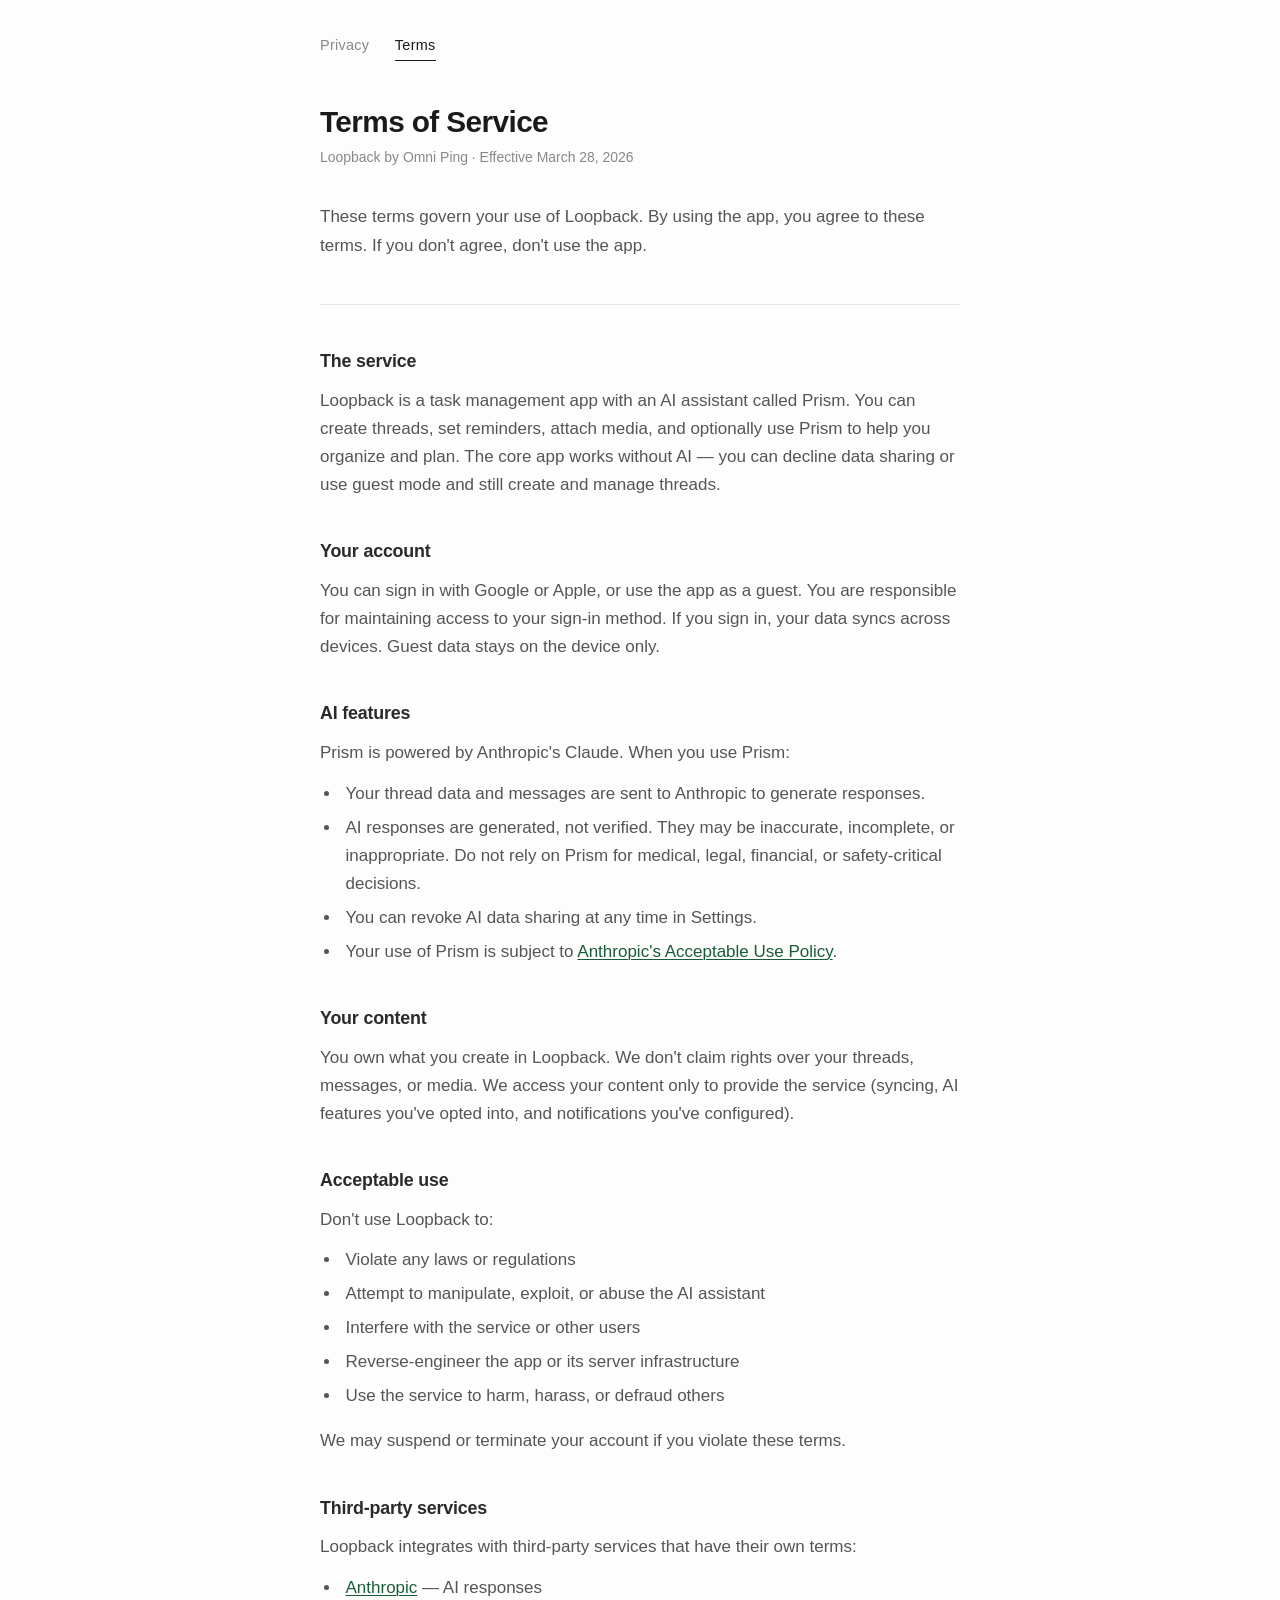
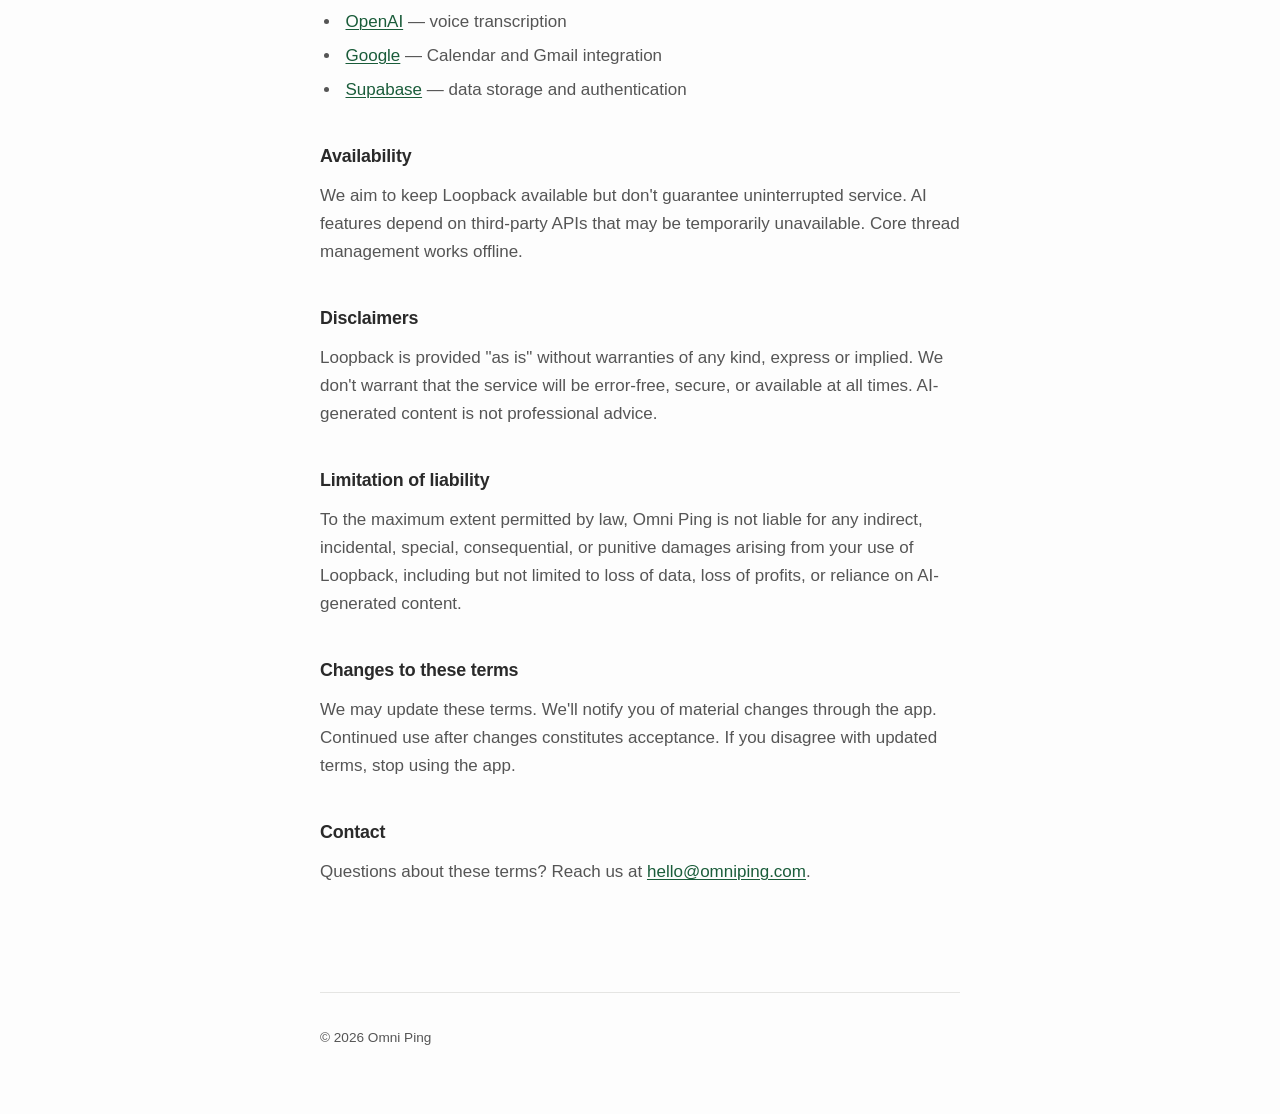
==== terms.html @ 32980538 "Add privacy policy and terms of service for Loopback Static legal pages for App Store submission. Co" ====
<!DOCTYPE html>
<html lang="en">
<head>
  <meta charset="utf-8">
  <meta name="viewport" content="width=device-width, initial-scale=1">
  <title>Terms of Service — Loopback</title>
  <link rel="stylesheet" href="style.css">
</head>
<body>
  <nav>
    <a href="privacy.html">Privacy</a>
    <a href="terms.html" class="active">Terms</a>
  </nav>

  <main>
    <header>
      <h1>Terms of Service</h1>
      <p class="meta">Loopback by Omni Ping &middot; Effective March 28, 2026</p>
    </header>

    <p class="lede">These terms govern your use of Loopback. By using the app, you agree to these terms. If you don't agree, don't use the app.</p>

    <section>
      <h2>The service</h2>
      <p>Loopback is a task management app with an AI assistant called Prism. You can create threads, set reminders, attach media, and optionally use Prism to help you organize and plan. The core app works without AI — you can decline data sharing or use guest mode and still create and manage threads.</p>
    </section>

    <section>
      <h2>Your account</h2>
      <p>You can sign in with Google or Apple, or use the app as a guest. You are responsible for maintaining access to your sign-in method. If you sign in, your data syncs across devices. Guest data stays on the device only.</p>
    </section>

    <section>
      <h2>AI features</h2>
      <p>Prism is powered by Anthropic's Claude. When you use Prism:</p>
      <ul>
        <li>Your thread data and messages are sent to Anthropic to generate responses.</li>
        <li>AI responses are generated, not verified. They may be inaccurate, incomplete, or inappropriate. Do not rely on Prism for medical, legal, financial, or safety-critical decisions.</li>
        <li>You can revoke AI data sharing at any time in Settings.</li>
        <li>Your use of Prism is subject to <a href="https://www.anthropic.com/policies/aup" target="_blank" rel="noopener">Anthropic's Acceptable Use Policy</a>.</li>
      </ul>
    </section>

    <section>
      <h2>Your content</h2>
      <p>You own what you create in Loopback. We don't claim rights over your threads, messages, or media. We access your content only to provide the service (syncing, AI features you've opted into, and notifications you've configured).</p>
    </section>

    <section>
      <h2>Acceptable use</h2>
      <p>Don't use Loopback to:</p>
      <ul>
        <li>Violate any laws or regulations</li>
        <li>Attempt to manipulate, exploit, or abuse the AI assistant</li>
        <li>Interfere with the service or other users</li>
        <li>Reverse-engineer the app or its server infrastructure</li>
        <li>Use the service to harm, harass, or defraud others</li>
      </ul>
      <p>We may suspend or terminate your account if you violate these terms.</p>
    </section>

    <section>
      <h2>Third-party services</h2>
      <p>Loopback integrates with third-party services that have their own terms:</p>
      <ul>
        <li><a href="https://www.anthropic.com/policies/terms" target="_blank" rel="noopener">Anthropic</a> — AI responses</li>
        <li><a href="https://openai.com/terms" target="_blank" rel="noopener">OpenAI</a> — voice transcription</li>
        <li><a href="https://policies.google.com/terms" target="_blank" rel="noopener">Google</a> — Calendar and Gmail integration</li>
        <li><a href="https://supabase.com/terms" target="_blank" rel="noopener">Supabase</a> — data storage and authentication</li>
      </ul>
    </section>

    <section>
      <h2>Availability</h2>
      <p>We aim to keep Loopback available but don't guarantee uninterrupted service. AI features depend on third-party APIs that may be temporarily unavailable. Core thread management works offline.</p>
    </section>

    <section>
      <h2>Disclaimers</h2>
      <p>Loopback is provided "as is" without warranties of any kind, express or implied. We don't warrant that the service will be error-free, secure, or available at all times. AI-generated content is not professional advice.</p>
    </section>

    <section>
      <h2>Limitation of liability</h2>
      <p>To the maximum extent permitted by law, Omni Ping is not liable for any indirect, incidental, special, consequential, or punitive damages arising from your use of Loopback, including but not limited to loss of data, loss of profits, or reliance on AI-generated content.</p>
    </section>

    <section>
      <h2>Changes to these terms</h2>
      <p>We may update these terms. We'll notify you of material changes through the app. Continued use after changes constitutes acceptance. If you disagree with updated terms, stop using the app.</p>
    </section>

    <section>
      <h2>Contact</h2>
      <p>Questions about these terms? Reach us at <a href="mailto:hello@omniping.com">hello@omniping.com</a>.</p>
    </section>
  </main>

  <footer>
    <p>&copy; 2026 Omni Ping</p>
  </footer>
</body>
</html>
---- style.css ----
/* --------------------------------------------------------
   Omni Ping — Legal Pages
   Design intent: readable, trustworthy, scannable.
   No decoration. Information IS the design.
   -------------------------------------------------------- */

*,
*::before,
*::after {
  margin: 0;
  padding: 0;
  box-sizing: border-box;
}

:root {
  --text: #1a1a1a;
  --text-secondary: #555;
  --text-muted: #888;
  --bg: #fdfdfd;
  --surface: #f5f5f4;
  --border: #e5e5e3;
  --accent: #2a2a2a;
  --link: #1a5c3a;
  --link-hover: #0f3d26;
  --max-width: 640px;
}

@media (prefers-color-scheme: dark) {
  :root {
    --text: #e8e6e3;
    --text-secondary: #a8a6a3;
    --text-muted: #706e6b;
    --bg: #161615;
    --surface: #1e1e1d;
    --border: #2a2a28;
    --accent: #e8e6e3;
    --link: #6abf8a;
    --link-hover: #8ed4a8;
  }
}

html {
  font-size: 17px;
  -webkit-font-smoothing: antialiased;
  -moz-osx-font-smoothing: grayscale;
}

body {
  font-family: -apple-system, BlinkMacSystemFont, "Segoe UI", Roboto,
    Helvetica, Arial, sans-serif;
  color: var(--text);
  background: var(--bg);
  line-height: 1.65;
  padding: 0 1.25rem;
}

/* --- Navigation --- */

nav {
  max-width: var(--max-width);
  margin: 0 auto;
  padding: 2rem 0 0;
  display: flex;
  gap: 1.5rem;
  font-size: 0.85rem;
  letter-spacing: 0.02em;
}

nav a {
  color: var(--text-muted);
  text-decoration: none;
  padding-bottom: 0.15rem;
  border-bottom: 1.5px solid transparent;
  transition: color 0.15s, border-color 0.15s;
}

nav a:hover {
  color: var(--text);
}

nav a.active {
  color: var(--text);
  border-bottom-color: var(--text);
}

/* --- Main content --- */

main {
  max-width: var(--max-width);
  margin: 0 auto;
  padding: 2.5rem 0 4rem;
}

header {
  margin-bottom: 2rem;
}

h1 {
  font-size: 1.75rem;
  font-weight: 600;
  letter-spacing: -0.02em;
  line-height: 1.2;
  margin-bottom: 0.4rem;
}

.meta {
  font-size: 0.82rem;
  color: var(--text-muted);
}

.lede {
  font-size: 1rem;
  color: var(--text-secondary);
  line-height: 1.7;
  margin-bottom: 2.5rem;
  padding-bottom: 2.5rem;
  border-bottom: 1px solid var(--border);
}

/* --- Sections --- */

section {
  margin-bottom: 2.25rem;
}

h2 {
  font-size: 1.05rem;
  font-weight: 600;
  letter-spacing: -0.01em;
  margin-bottom: 0.6rem;
  color: var(--accent);
}

h3 {
  font-size: 0.92rem;
  font-weight: 600;
  margin-top: 1.25rem;
  margin-bottom: 0.35rem;
  color: var(--text);
}

p {
  margin-bottom: 0.75rem;
  color: var(--text-secondary);
}

a {
  color: var(--link);
  text-decoration-thickness: 1px;
  text-underline-offset: 2px;
  transition: color 0.15s;
}

a:hover {
  color: var(--link-hover);
}

/* --- Lists --- */

ul {
  margin: 0.5rem 0 1rem 1.25rem;
  color: var(--text-secondary);
}

li {
  margin-bottom: 0.35rem;
  padding-left: 0.25rem;
}

li strong {
  color: var(--text);
  font-weight: 550;
}

/* --- Table --- */

table {
  width: 100%;
  border-collapse: collapse;
  margin: 0.75rem 0 1rem;
  font-size: 0.88rem;
}

th {
  text-align: left;
  font-weight: 600;
  font-size: 0.78rem;
  text-transform: uppercase;
  letter-spacing: 0.04em;
  color: var(--text-muted);
  padding: 0.5rem 0.75rem;
  border-bottom: 1.5px solid var(--border);
}

td {
  padding: 0.6rem 0.75rem;
  border-bottom: 1px solid var(--border);
  color: var(--text-secondary);
  vertical-align: top;
}

tr:last-child td {
  border-bottom: none;
}

/* --- Footer --- */

footer {
  max-width: var(--max-width);
  margin: 0 auto;
  padding: 2rem 0 3rem;
  border-top: 1px solid var(--border);
  font-size: 0.8rem;
  color: var(--text-muted);
}

/* --- Responsive --- */

@media (max-width: 480px) {
  html {
    font-size: 16px;
  }

  h1 {
    font-size: 1.5rem;
  }

  table {
    font-size: 0.82rem;
  }

  th,
  td {
    padding: 0.5rem;
  }
}
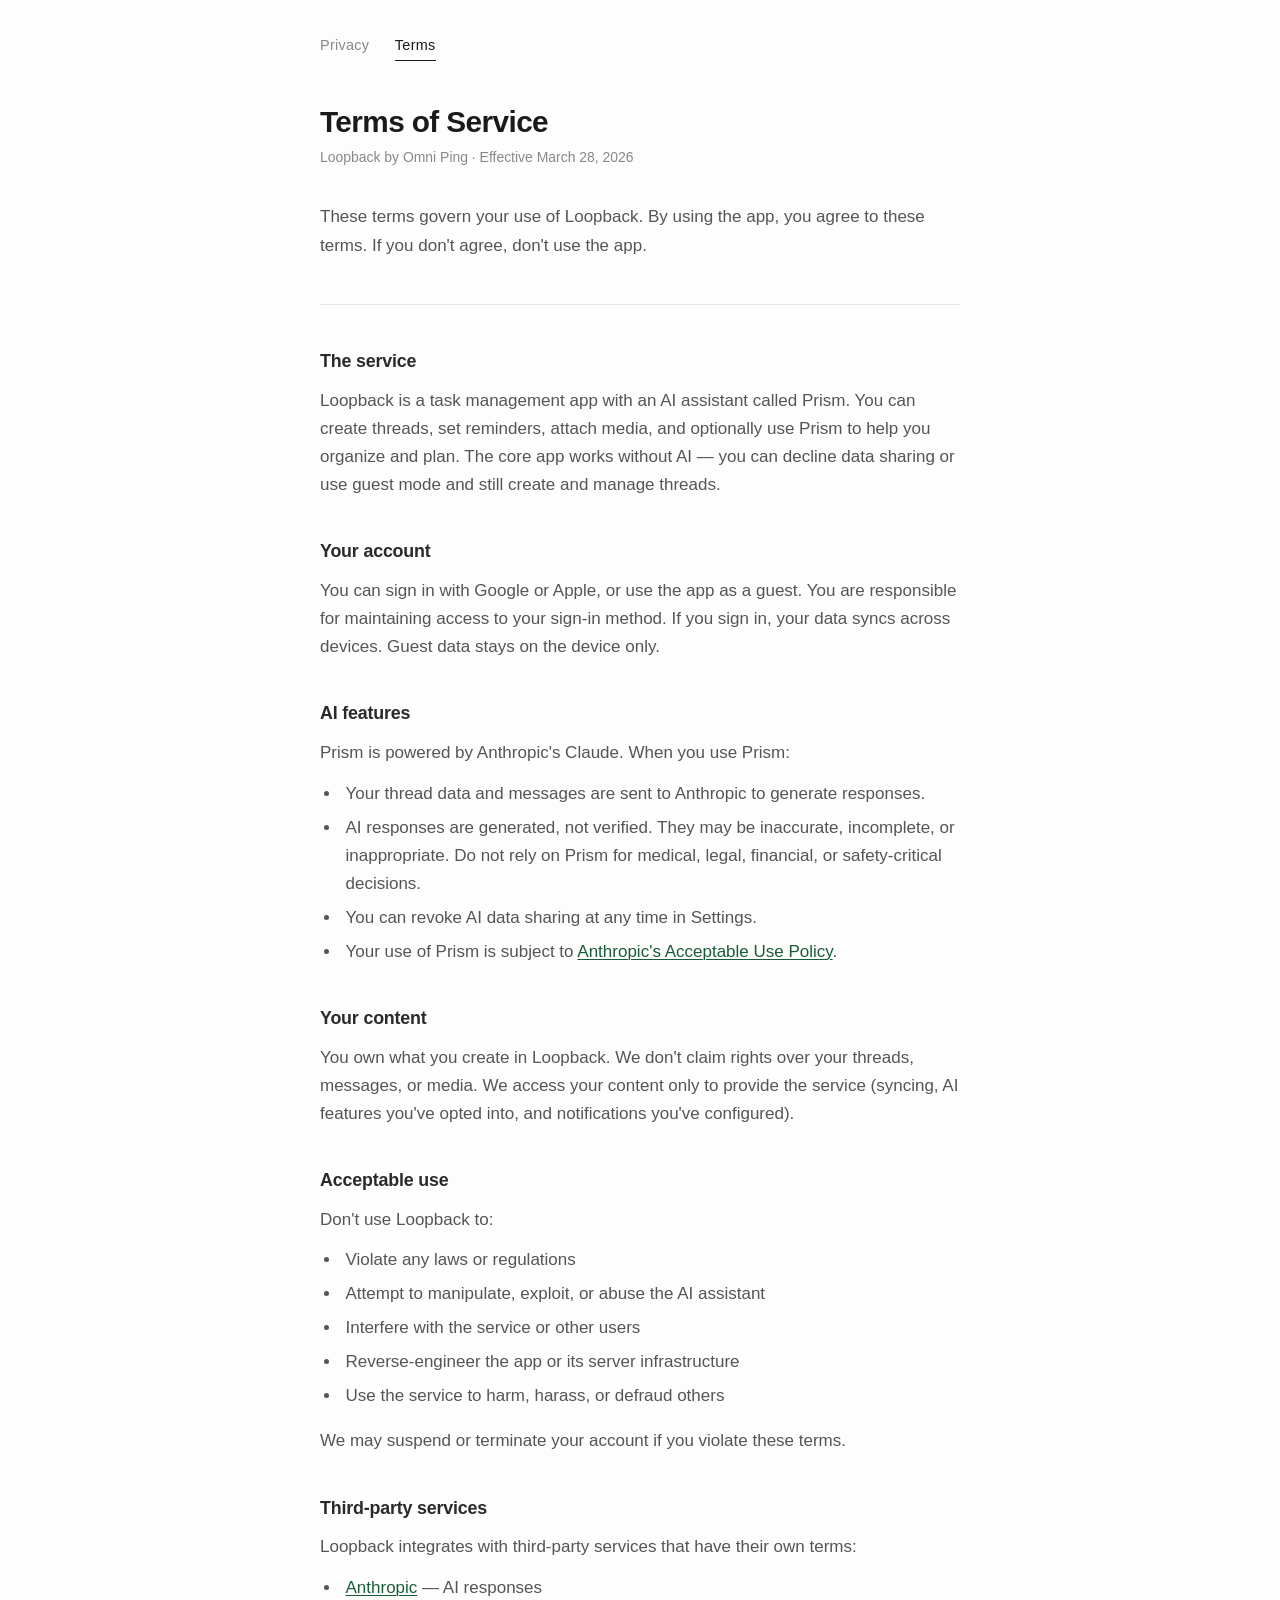
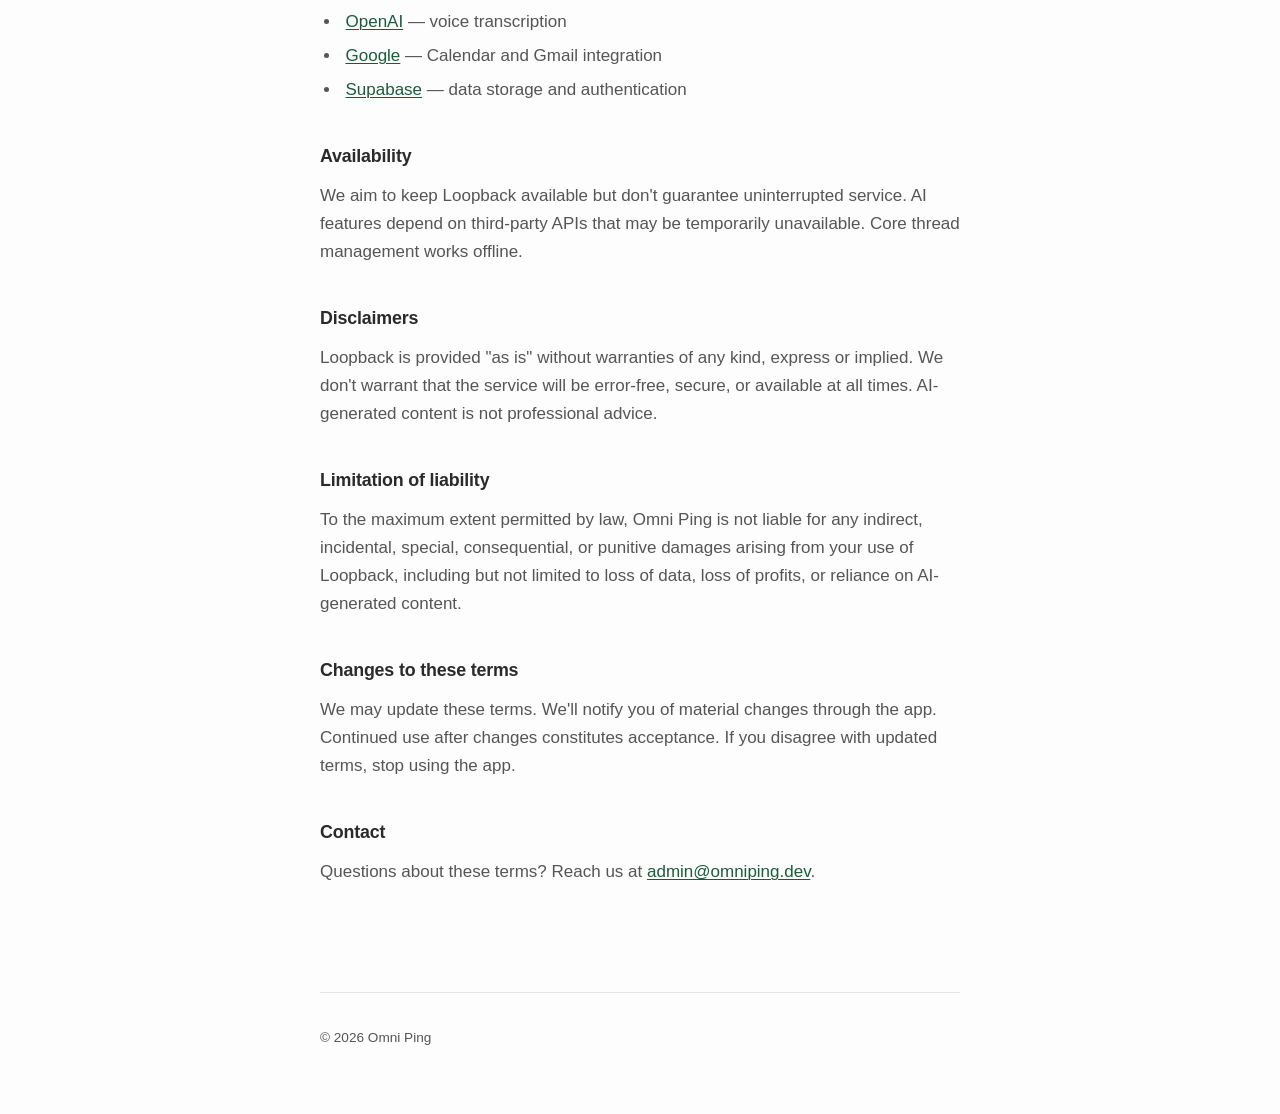
==== commit f1020f37: "Update contact email to admin@omniping.dev Co-Authored-By: Claude Opus 4.6 (1M context) <noreply@ant" ====
--- a/terms.html
+++ b/terms.html
@@ -92,7 +92,7 @@
 
     <section>
       <h2>Contact</h2>
-      <p>Questions about these terms? Reach us at <a href="mailto:hello@omniping.com">hello@omniping.com</a>.</p>
+      <p>Questions about these terms? Reach us at <a href="mailto:admin@omniping.dev">admin@omniping.dev</a>.</p>
     </section>
   </main>
 
